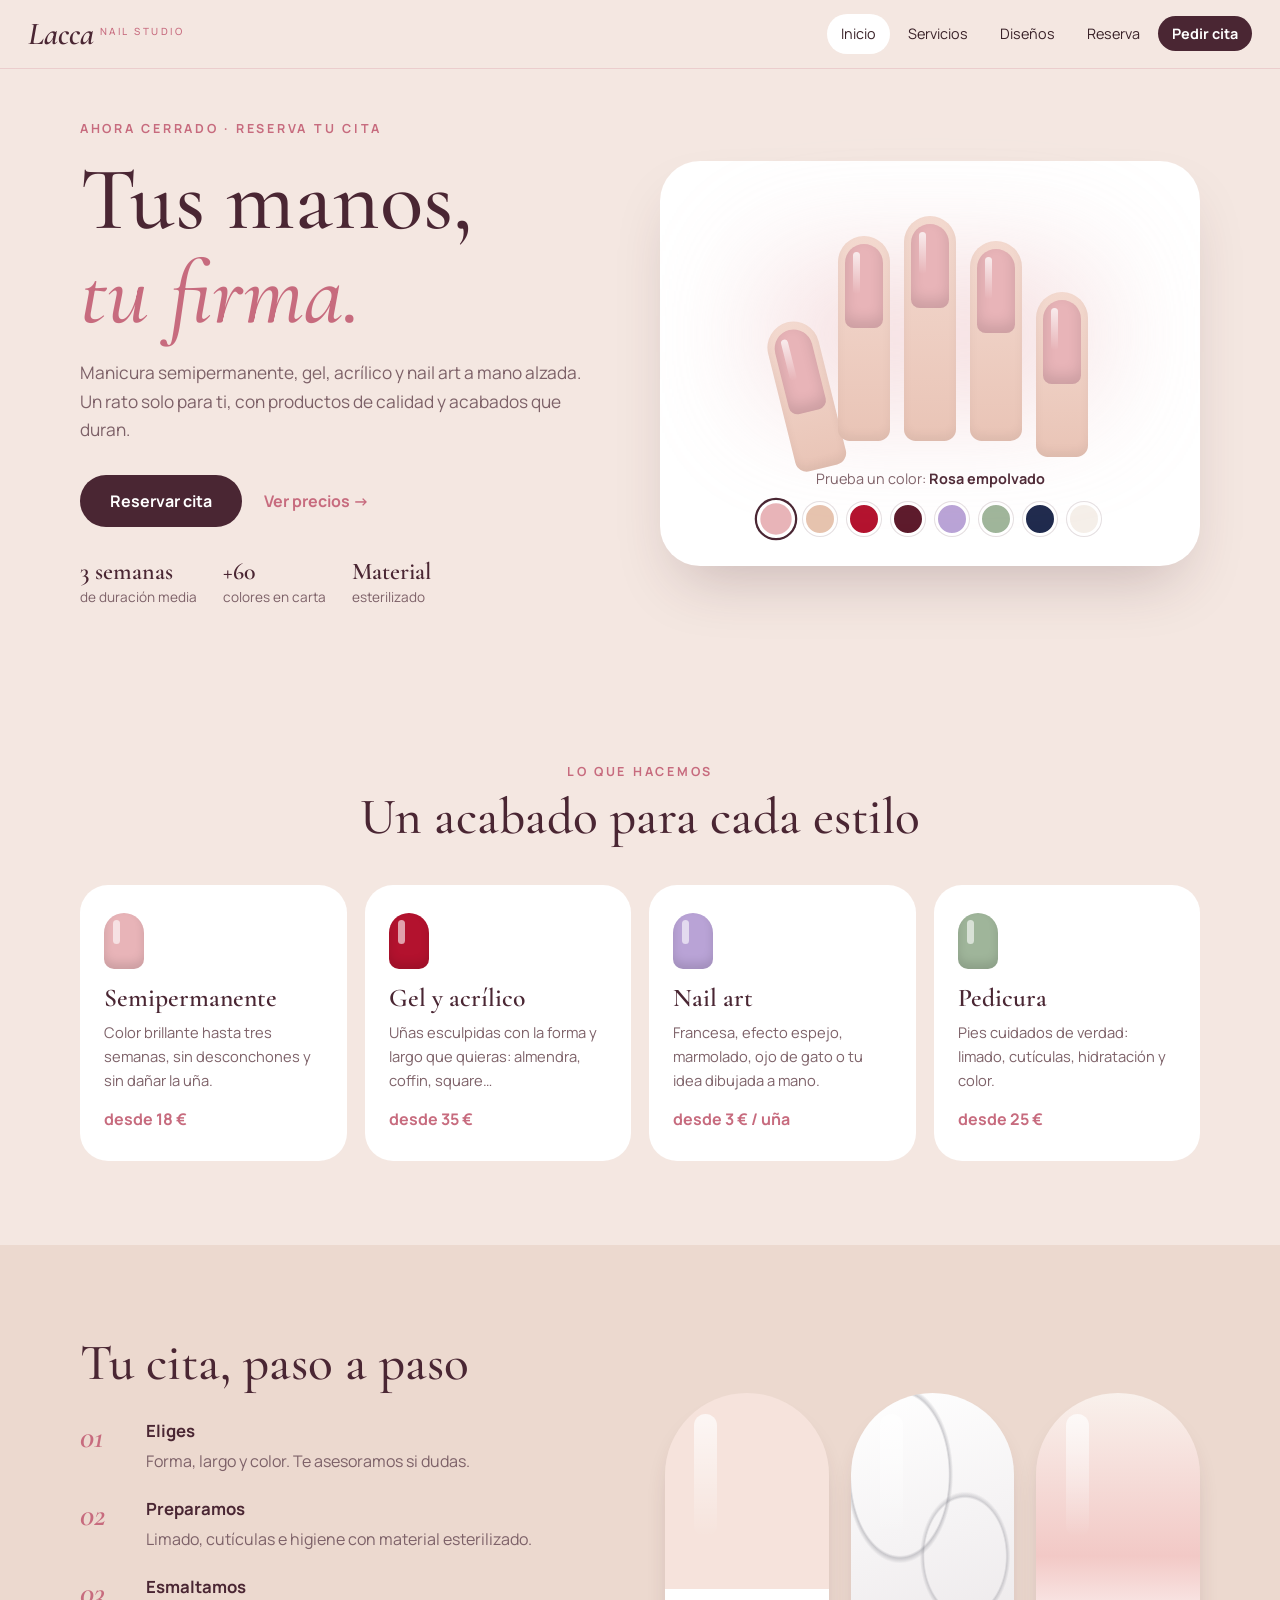
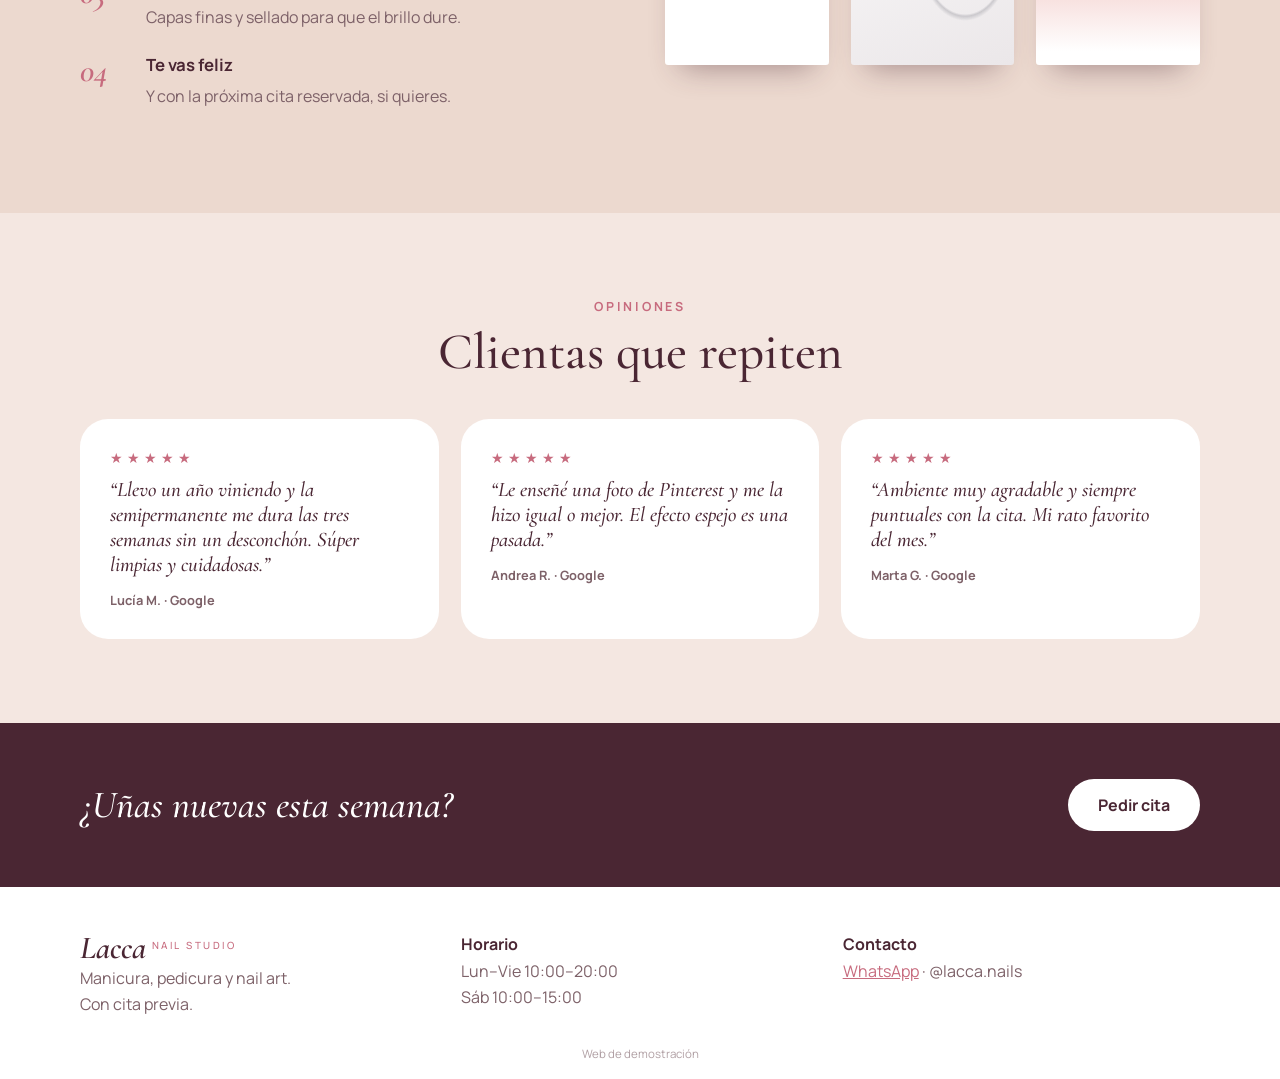
==== index.html @ 54d0ece5 "Web demo salón de uñas Lacca Nail Studio Co-Authored-By: Claude Opus 5.5 <noreply@anthropic.com> Cla" ====
<!doctype html><html lang="es"><head><meta charset="utf-8"><meta name="viewport" content="width=device-width,initial-scale=1"><title>Lacca Nail Studio · Manicura y nail art</title><meta name="description" content="Salón de uñas: semipermanente, gel, acrílico, nail art y pedicura. Con cita previa."><meta name="theme-color" content="#f4e7e1"><link rel="icon" href="favicon.svg" type="image/svg+xml">
<link rel="preconnect" href="https://fonts.googleapis.com"><link rel="preconnect" href="https://fonts.gstatic.com" crossorigin>
<link href="https://fonts.googleapis.com/css2?family=Cormorant+Garamond:ital,wght@0,500;0,600;1,500;1,600&family=Manrope:wght@400;500;700&display=swap" rel="stylesheet"><link rel="stylesheet" href="styles.css"></head><body>
<header class="top"><a class="brand" href="index.html">Lacca<sup>nail studio</sup></a>
<button class="burger" aria-label="Menú" aria-expanded="false"><span></span><span></span></button>
<nav class="menu"><a href="index.html" class=on>Inicio</a><a href="servicios.html">Servicios</a><a href="disenos.html">Diseños</a><a href="reserva.html">Reserva</a><a class="pill" href="reserva.html">Pedir cita</a></nav></header>
<main><section class="hero"><div class="wrap hg"><div>
<p class="kick" id="openstate">Nail studio · con cita previa</p>
<h1>Tus manos,<br><em>tu firma.</em></h1>
<p class="lead">Manicura semipermanente, gel, acrílico y nail art a mano alzada. Un rato solo para ti, con productos de calidad y acabados que duran.</p>
<div class="btns"><a class="pill big" href="reserva.html">Reservar cita</a><a class="link" href="servicios.html">Ver precios →</a></div>
<ul class="mini"><li><b>3 semanas</b> de duración media</li><li><b>+60</b> colores en carta</li><li><b>Material</b> esterilizado</li></ul></div>
<div class="stage"><div class="glow"></div><div class="hand "><span class="nail n0"><i></i></span><span class="nail n1"><i></i></span><span class="nail n2"><i></i></span><span class="nail n3"><i></i></span><span class="nail n4"><i></i></span></div><div class="picker"><p>Prueba un color: <b id="cname">Rosa empolvado</b></p><div class="sws"><button class="sw on" style="--c:#e8b4b8" data-c="#e8b4b8" data-n="Rosa empolvado" aria-label="Rosa empolvado"></button><button class="sw" style="--c:#e6c3ae" data-c="#e6c3ae" data-n="Nude" aria-label="Nude"></button><button class="sw" style="--c:#b3122e" data-c="#b3122e" data-n="Rojo cereza" aria-label="Rojo cereza"></button><button class="sw" style="--c:#5c1a2b" data-c="#5c1a2b" data-n="Burdeos" aria-label="Burdeos"></button><button class="sw" style="--c:#b9a3d6" data-c="#b9a3d6" data-n="Lila" aria-label="Lila"></button><button class="sw" style="--c:#9fb59a" data-c="#9fb59a" data-n="Salvia" aria-label="Salvia"></button><button class="sw" style="--c:#1f2a4d" data-c="#1f2a4d" data-n="Azul noche" aria-label="Azul noche"></button><button class="sw" style="--c:#f5efe9" data-c="#f5efe9" data-n="Leche" aria-label="Leche"></button></div></div></div></div></section>
<section class="sec"><div class="wrap"><p class="kick c">Lo que hacemos</p><h2 class="st">Un acabado para cada estilo</h2>
<div class="svc">
<a href="servicios.html#mani" class="s"><span class="dot" style="--c:#e8b4b8"></span><h3>Semipermanente</h3><p>Color brillante hasta tres semanas, sin desconchones y sin dañar la uña.</p><b>desde 18 €</b></a>
<a href="servicios.html#gel" class="s"><span class="dot" style="--c:#b3122e"></span><h3>Gel y acrílico</h3><p>Uñas esculpidas con la forma y largo que quieras: almendra, coffin, square…</p><b>desde 35 €</b></a>
<a href="disenos.html" class="s"><span class="dot" style="--c:#b9a3d6"></span><h3>Nail art</h3><p>Francesa, efecto espejo, marmolado, ojo de gato o tu idea dibujada a mano.</p><b>desde 3 € / uña</b></a>
<a href="servicios.html#pedi" class="s"><span class="dot" style="--c:#9fb59a"></span><h3>Pedicura</h3><p>Pies cuidados de verdad: limado, cutículas, hidratación y color.</p><b>desde 25 €</b></a>
</div></div></section>
<section class="sec soft"><div class="wrap split"><div class="ritual"><h2 class="st l">Tu cita, paso a paso</h2>
<ol><li><b>Eliges</b><span>Forma, largo y color. Te asesoramos si dudas.</span></li><li><b>Preparamos</b><span>Limado, cutículas e higiene con material esterilizado.</span></li><li><b>Esmaltamos</b><span>Capas finas y sellado para que el brillo dure.</span></li><li><b>Te vas feliz</b><span>Y con la próxima cita reservada, si quieres.</span></li></ol></div>
<div class="arts mini3"><div class="art a1"></div><div class="art a3"></div><div class="art a5"></div></div></div></section>
<section class="sec"><div class="wrap"><p class="kick c">Opiniones</p><h2 class="st">Clientas que repiten</h2><div class="rev">
<blockquote>“Llevo un año viniendo y la semipermanente me dura las tres semanas sin un desconchón. Súper limpias y cuidadosas.”<cite>Lucía M. · Google</cite></blockquote>
<blockquote>“Le enseñé una foto de Pinterest y me la hizo igual o mejor. El efecto espejo es una pasada.”<cite>Andrea R. · Google</cite></blockquote>
<blockquote>“Ambiente muy agradable y siempre puntuales con la cita. Mi rato favorito del mes.”<cite>Marta G. · Google</cite></blockquote></div></div></section>
<section class="band"><div class="wrap bi"><h2>¿Uñas nuevas esta semana?</h2><a class="pill big light" href="reserva.html">Pedir cita</a></div></section></main>
<footer><div class="wrap fg"><div><p class="fb">Lacca<sup>nail studio</sup></p><p>Manicura, pedicura y nail art.<br>Con cita previa.</p></div><div><b>Horario</b><p>Lun–Vie 10:00–20:00<br>Sáb 10:00–15:00</p></div><div><b>Contacto</b><p><a href="https://wa.me/34600000000" target="_blank" rel="noopener">WhatsApp</a> · @lacca.nails</p></div></div>
<p class="demo">Web de demostración</p></footer><script src="script.js"></script></body></html>
---- styles.css ----
:root{--nude:#f4e7e1;--nude2:#ecd9cf;--blush:#e8b4b8;--rose:#c76b7e;--plum:#4a2633;--ink:#3a2229;--mut:#7d6168;--polish:#e8b4b8}
*{box-sizing:border-box;margin:0}html{scroll-behavior:smooth}
body{font-family:Manrope,system-ui,sans-serif;color:var(--ink);background:var(--nude);line-height:1.65;overflow-x:hidden}
a{color:var(--rose)}h1,h2,h3,.brand,.fb{font-family:'Cormorant Garamond',Georgia,serif;font-weight:600;line-height:1.05}
em{font-style:italic;color:var(--rose)}
.wrap{width:min(1120px,100% - 40px);margin:0 auto}
.top{position:sticky;top:0;z-index:30;display:flex;justify-content:space-between;align-items:center;padding:14px 28px;background:rgba(244,231,225,.85);backdrop-filter:blur(10px);border-bottom:1px solid rgba(199,107,126,.2)}
.brand,.fb{font-size:2rem;color:var(--plum);text-decoration:none;font-style:italic}.brand sup,.fb sup{font:500 .62rem Manrope,sans-serif;letter-spacing:.25em;text-transform:uppercase;font-style:normal;color:var(--rose);margin-left:6px;vertical-align:.9em}
.menu{display:flex;align-items:center;gap:4px}.menu a{color:var(--ink);text-decoration:none;font-size:.9rem;padding:8px 14px;border-radius:99px}.menu a:hover,.menu a.on{background:#fff}
.pill{display:inline-block;background:var(--plum);color:#fff!important;text-decoration:none;border:0;border-radius:99px;padding:10px 20px;font:700 .9rem Manrope,sans-serif;cursor:pointer;position:relative;overflow:hidden;transition:transform .2s}
.pill:after{content:"";position:absolute;inset:0;background:linear-gradient(105deg,transparent 30%,rgba(255,255,255,.45) 50%,transparent 70%);transform:translateX(-120%);transition:transform .7s}.pill:hover:after{transform:translateX(120%)}.pill:hover{transform:translateY(-2px)}
.pill.big{padding:15px 30px;font-size:1rem}.pill.light{background:#fff;color:var(--plum)!important}
.burger{display:none;background:none;border:0;width:44px;height:44px;cursor:pointer}.burger span{display:block;height:2px;background:var(--plum);margin:7px 10px}
.kick{font-size:.78rem;letter-spacing:.22em;text-transform:uppercase;color:var(--rose);font-weight:700}.kick.c{text-align:center}
.hero{padding:50px 0 70px}.hg{display:grid;grid-template-columns:1fr 1fr;gap:40px;align-items:center}
.hero h1{font-size:clamp(3rem,7vw,5.6rem);color:var(--plum);margin:14px 0 18px;font-weight:500}
.lead{font-size:1.08rem;color:var(--mut);max-width:520px}
.btns{display:flex;align-items:center;gap:22px;flex-wrap:wrap;margin:30px 0}.link{font-weight:700;text-decoration:none}
.mini{list-style:none;padding:0;display:flex;gap:26px;flex-wrap:wrap;font-size:.85rem;color:var(--mut)}.mini b{display:block;font:600 1.5rem 'Cormorant Garamond',serif;color:var(--plum)}
.stage{position:relative;background:#fff;border-radius:40px;padding:50px 30px 30px;box-shadow:0 30px 60px -20px rgba(74,38,51,.25);text-align:center}
.glow{position:absolute;inset:auto 20% 40% 20%;height:140px;background:var(--polish);filter:blur(60px);opacity:.45;transition:background .5s}
.hand{position:relative;display:flex;justify-content:center;align-items:flex-end;gap:14px;height:230px}
.nail{position:relative;width:52px;border-radius:40px 40px 18px 18px;background:linear-gradient(#f3d9cf,#e9c4b6);padding:8px 7px 34px;box-shadow:inset 0 -6px 10px rgba(0,0,0,.05)}
.nail i{display:block;height:84px;border-radius:30px 30px 14px 14px;background:var(--polish);position:relative;transition:background .45s ease;box-shadow:inset 0 -8px 14px rgba(0,0,0,.12)}
.nail i:after{content:"";position:absolute;left:22%;top:10%;width:18%;height:50%;border-radius:9px;background:linear-gradient(rgba(255,255,255,.75),rgba(255,255,255,0))}
.n0{height:150px;transform:rotate(-14deg) translateY(30px)}.n1{height:205px}.n2{height:225px}.n3{height:200px}.n4{height:165px;transform:translateY(16px)}
.n0 i{transition-delay:0s}.n1 i{transition-delay:.06s}.n2 i{transition-delay:.12s}.n3 i{transition-delay:.18s}.n4 i{transition-delay:.24s}
.picker{margin-top:26px}.picker p{font-size:.9rem;color:var(--mut);margin-bottom:12px}.picker b{color:var(--plum)}
.sws{display:flex;gap:10px;justify-content:center;flex-wrap:wrap}
.sw{width:34px;height:34px;border-radius:50%;border:3px solid #fff;background:var(--c);box-shadow:0 0 0 1px rgba(74,38,51,.15);cursor:pointer;transition:transform .2s}.sw:hover{transform:scale(1.12)}.sw.on{box-shadow:0 0 0 2px var(--plum);transform:scale(1.12)}
.sec{padding:84px 0}.sec.soft{background:var(--nude2)}
.st{font-size:clamp(2.2rem,4.5vw,3.2rem);color:var(--plum);text-align:center;margin:8px 0 40px;font-weight:500}.st.l{text-align:left;margin-bottom:26px}
.svc{display:grid;grid-template-columns:repeat(4,1fr);gap:18px}
.s{background:#fff;border-radius:28px;padding:28px 24px;text-decoration:none;color:var(--ink);transition:transform .3s,box-shadow .3s;display:flex;flex-direction:column}
.s:hover{transform:translateY(-6px);box-shadow:0 20px 40px -18px rgba(74,38,51,.35)}
.dot{width:40px;height:56px;border-radius:20px 20px 10px 10px;background:var(--c);margin-bottom:16px;position:relative;box-shadow:inset 0 -6px 10px rgba(0,0,0,.12)}.dot:after{content:"";position:absolute;left:9px;top:7px;width:7px;height:24px;border-radius:5px;background:rgba(255,255,255,.6)}
.s h3{font-size:1.6rem;color:var(--plum)}.s p{color:var(--mut);font-size:.92rem;flex:1;margin:8px 0 14px}.s b{color:var(--rose)}
.split{display:grid;grid-template-columns:1fr 1fr;gap:50px;align-items:center}
.ritual ol{list-style:none;padding:0;counter-reset:r}.ritual li{counter-increment:r;display:grid;grid-template-columns:52px 1fr;gap:4px 14px;margin-bottom:20px}
.ritual li:before{content:"0" counter(r);grid-row:span 2;font:italic 600 2rem 'Cormorant Garamond',serif;color:var(--rose)}.ritual b{font-size:1.05rem;color:var(--plum)}.ritual span{color:var(--mut)}
.arts{display:grid;grid-template-columns:repeat(4,1fr);gap:22px}.arts.mini3{grid-template-columns:repeat(3,1fr)}
.arts figure{text-align:center}figcaption{margin-top:12px;font:italic 600 1.2rem 'Cormorant Garamond',serif;color:var(--plum)}
.art{aspect-ratio:3/5;border-radius:999px 999px 40px 40px;position:relative;overflow:hidden;box-shadow:0 18px 30px -16px rgba(74,38,51,.45);transition:transform .35s}.art:hover{transform:translateY(-8px) rotate(-2deg)}
.art:after{content:"";position:absolute;left:18%;top:8%;width:14%;height:45%;border-radius:20px;background:linear-gradient(rgba(255,255,255,.7),rgba(255,255,255,0))}
.a1{background:linear-gradient(#f6e3dc 72%,#fff 72%)}
.a2{background:linear-gradient(135deg,#b8b8c4,#f4f4f8 30%,#8d8d9c 50%,#ececf2 70%,#a5a5b3)}
.a3{background:radial-gradient(ellipse at 30% 30%,transparent 30%,rgba(120,120,130,.35) 31%,transparent 33%),radial-gradient(ellipse at 70% 60%,transparent 25%,rgba(120,120,130,.3) 26%,transparent 28%),linear-gradient(160deg,#fff,#ebe7e9)}
.a4{background:radial-gradient(ellipse 30% 80% at 55% 50%,#e7d27a,#7a3a10 55%,#2a0d12)}
.a5{background:linear-gradient(#f9f1ec,#f2c9c6 60%,#fff 95%)}
.a6{background:radial-gradient(circle,#4a2633 22%,transparent 24%) 0 0/24px 24px,#f2c9cf}
.a7{background:linear-gradient(165deg,#5c1a2b 62%,#d9b25f 62% 66%,#5c1a2b 66%)}
.a8{background:linear-gradient(#b9a3d6 50%,#9fb59a 50%)}
.rev{display:grid;grid-template-columns:repeat(3,1fr);gap:22px}
blockquote{background:#fff;border-radius:28px;padding:30px;font:italic 500 1.3rem 'Cormorant Garamond',serif;color:var(--plum)}blockquote:before{content:"★★★★★";display:block;font:normal .85rem Manrope;color:var(--rose);letter-spacing:4px;margin-bottom:10px}
cite{display:block;font:normal 700 .8rem Manrope,sans-serif;color:var(--mut);margin-top:14px}
.band{background:var(--plum);color:#fff;padding:56px 0}.bi{display:flex;justify-content:space-between;align-items:center;gap:20px;flex-wrap:wrap}.band h2{font-size:2.4rem;font-weight:500;font-style:italic}
.ph{padding:70px 0 40px;text-align:center}.ph h1{font-size:clamp(2.6rem,6vw,4.4rem);color:var(--plum);margin:10px 0 14px;font-weight:500}.ph .lead{margin:0 auto}
.carta{display:grid;grid-template-columns:1fr 1fr;gap:24px}.cg{background:#fff;border-radius:30px;padding:32px;scroll-margin-top:90px}.cg h2{font-size:2rem;color:var(--plum);margin-bottom:12px;font-style:italic}
.cg ul{list-style:none;padding:0}.cg li{display:flex;justify-content:space-between;gap:16px;padding:12px 0;border-bottom:1px solid var(--nude2)}.cg li:last-child{border:0}.cg small{display:block;color:var(--mut);font-size:.8rem}.cg b{color:var(--rose);white-space:nowrap}
.rg{display:grid;grid-template-columns:1.2fr .8fr;gap:26px;align-items:start}
.form,.box{background:#fff;border-radius:30px;padding:34px}.form{display:grid;grid-template-columns:1fr 1fr;gap:16px}.form label{display:flex;flex-direction:column;font-size:.85rem;font-weight:700;color:var(--plum);gap:6px}
.form input,.form select{font:inherit;font-weight:400;padding:12px 14px;border:1px solid var(--nude2);border-radius:14px;background:var(--nude)}
.form fieldset{grid-column:1/-1;border:0;padding:0}.form legend{font-size:.85rem;font-weight:700;color:var(--plum);margin-bottom:10px}.form .sws{justify-content:flex-start}.form button{grid-column:1/-1;justify-self:start}
.box h2{font-size:2rem;color:var(--plum);margin-bottom:10px}.hrs{list-style:none;padding:0}.hrs li{display:flex;justify-content:space-between;padding:9px 12px;border-radius:12px}.hrs li.today{background:var(--blush);font-weight:700}.addr{margin-top:18px}
footer{background:#fff;padding:44px 0 16px;color:var(--mut)}footer b{color:var(--plum)}.fg{display:grid;grid-template-columns:repeat(3,1fr);gap:24px}.demo{text-align:center;font-size:.72rem;opacity:.6;margin-top:26px}
.reveal{opacity:0;transform:translateY(22px);transition:opacity .8s,transform .8s}.reveal.in{opacity:1;transform:none}
@media(max-width:960px){.svc{grid-template-columns:1fr 1fr}.arts{grid-template-columns:repeat(3,1fr)}}
@media(max-width:820px){.hg,.split,.rev,.carta,.rg,.fg{grid-template-columns:1fr}.burger{display:block}.menu{position:absolute;top:100%;left:0;right:0;background:var(--nude);flex-direction:column;align-items:stretch;padding:12px 20px 20px;display:none;border-bottom:1px solid var(--nude2)}.menu.open{display:flex}.menu .pill{text-align:center;margin-top:6px}}
@media(max-width:520px){.svc,.form{grid-template-columns:1fr}.arts{grid-template-columns:1fr 1fr}.top{padding:10px 16px}.sec{padding:60px 0}.nail{width:42px}.hand{gap:8px;height:200px}.n2{height:200px}.n1{height:182px}.n3{height:178px}.stage{padding:36px 14px 24px}.arts.mini3{grid-template-columns:repeat(3,1fr);gap:10px}}
@media(prefers-reduced-motion:reduce){*{animation:none!important;transition:none!important}.reveal{opacity:1;transform:none}}
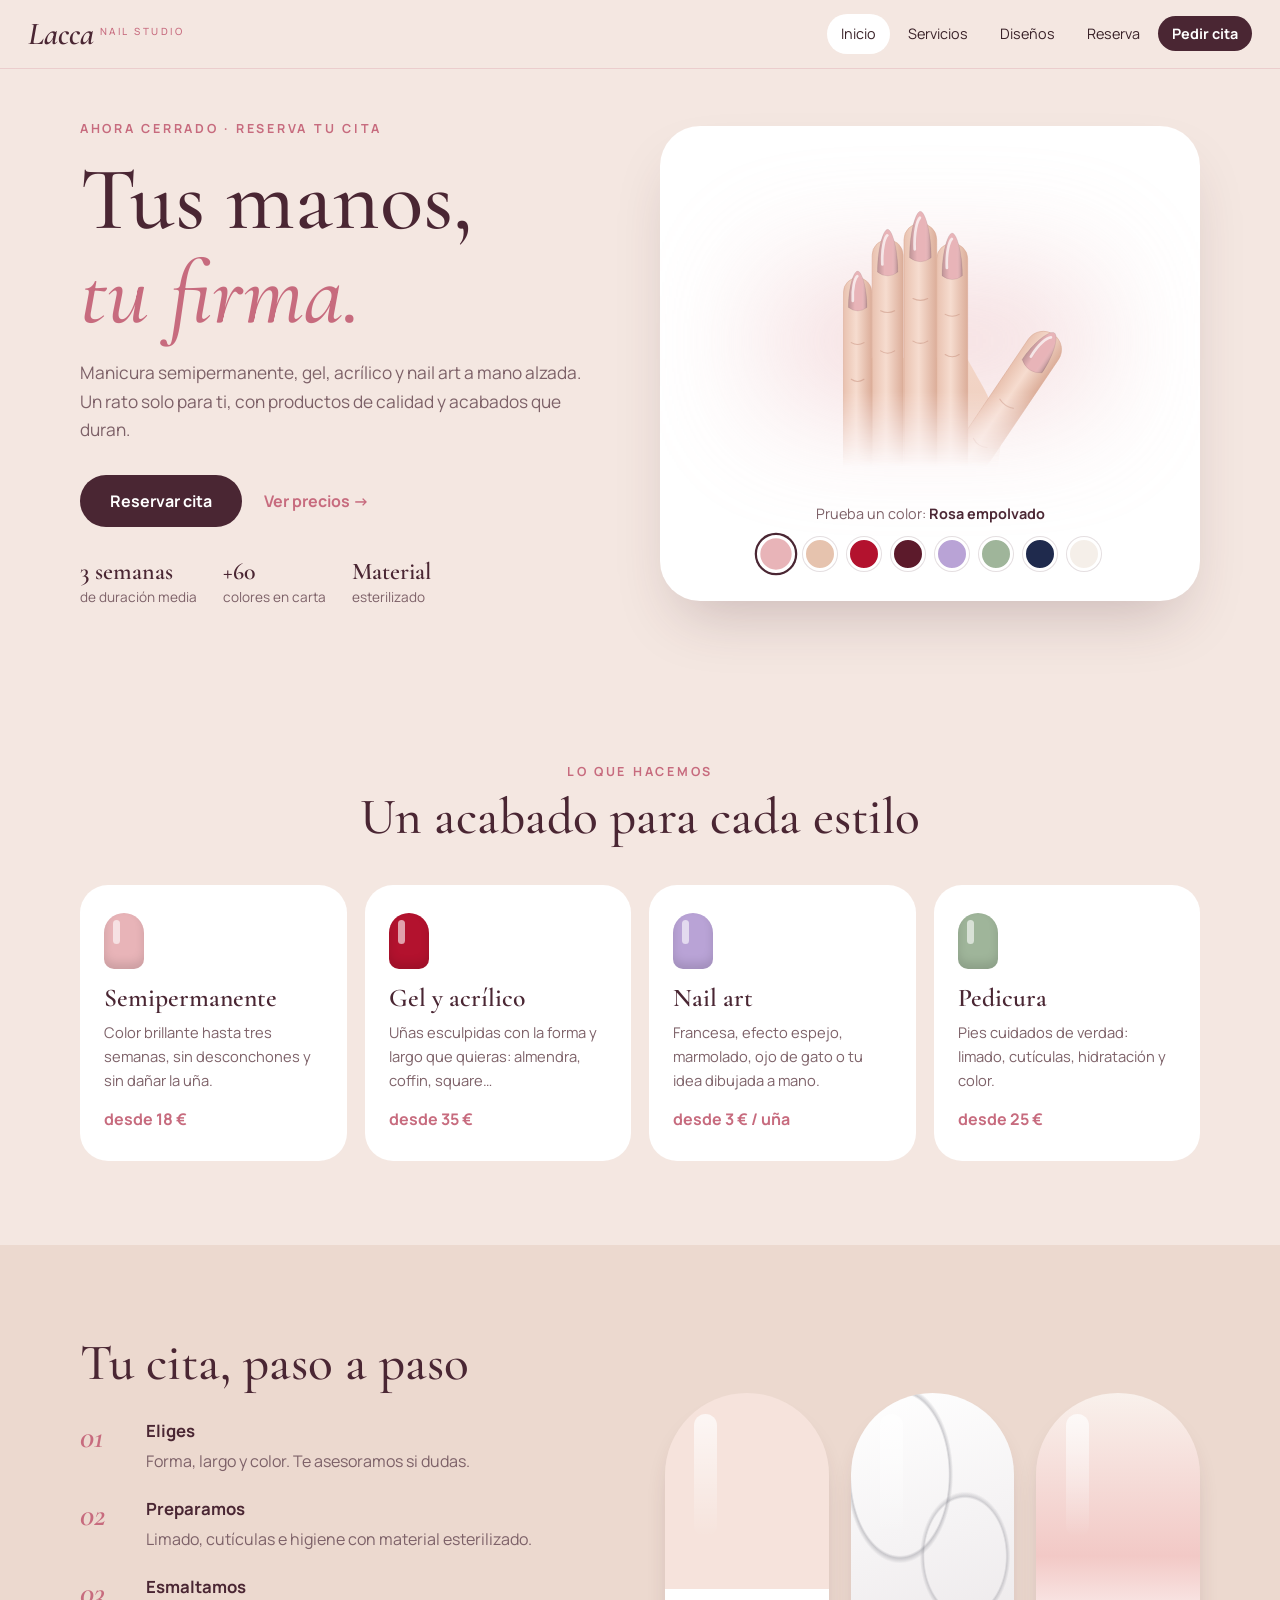
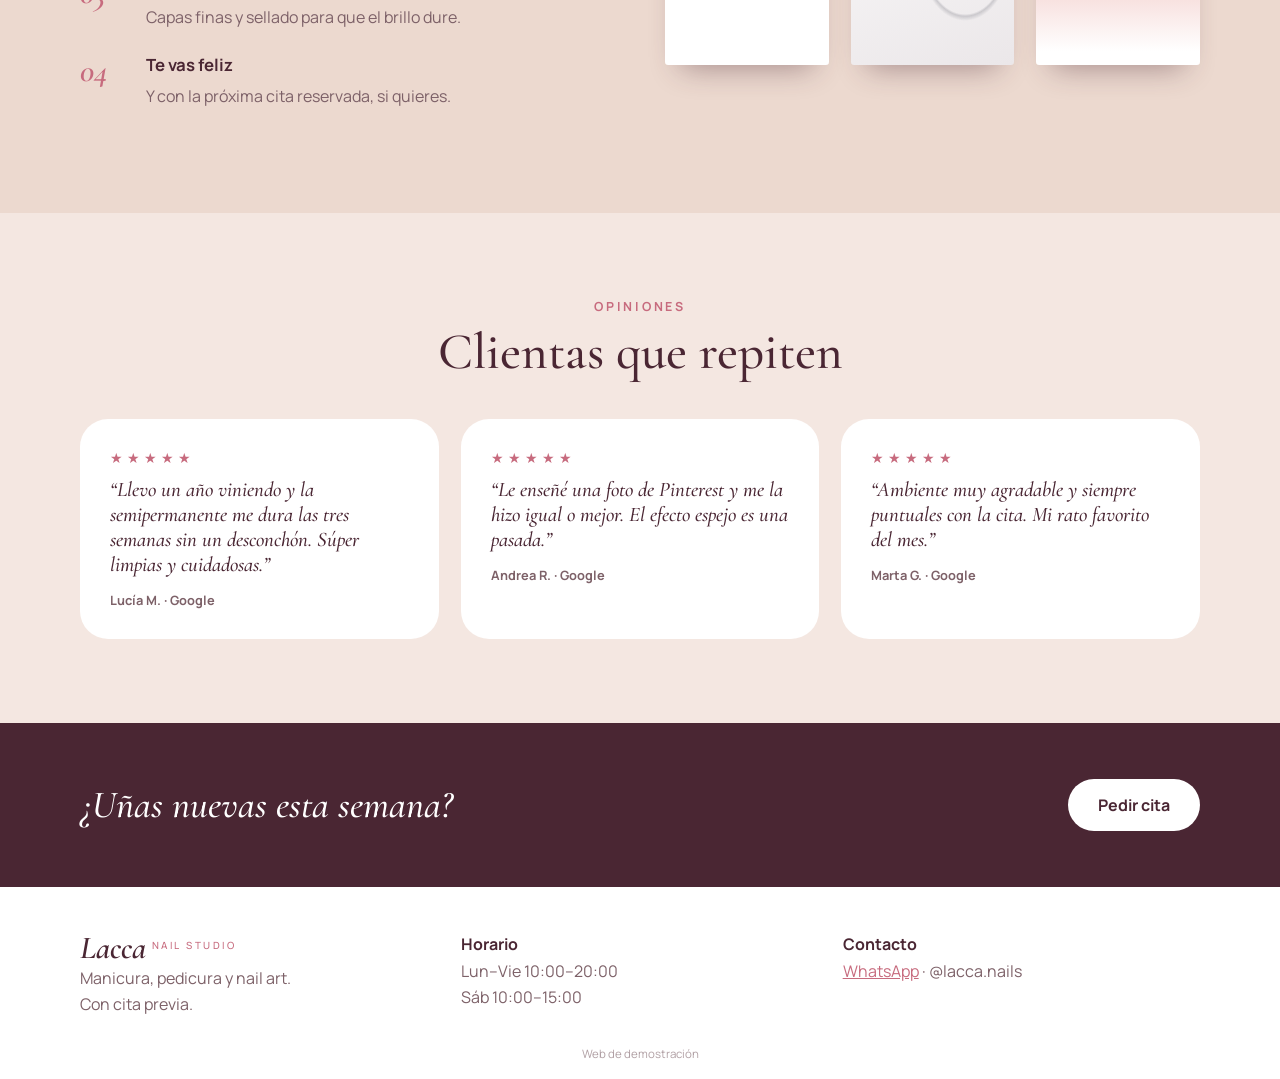
==== commit 550636d7: "Mano más realista en el probador de colores Co-Authored-By: Claude Opus 5.5 <noreply@anthropic.com> " ====
--- a/index.html
+++ b/index.html
@@ -10,7 +10,15 @@
 <p class="lead">Manicura semipermanente, gel, acrílico y nail art a mano alzada. Un rato solo para ti, con productos de calidad y acabados que duran.</p>
 <div class="btns"><a class="pill big" href="reserva.html">Reservar cita</a><a class="link" href="servicios.html">Ver precios →</a></div>
 <ul class="mini"><li><b>3 semanas</b> de duración media</li><li><b>+60</b> colores en carta</li><li><b>Material</b> esterilizado</li></ul></div>
-<div class="stage"><div class="glow"></div><div class="hand "><span class="nail n0"><i></i></span><span class="nail n1"><i></i></span><span class="nail n2"><i></i></span><span class="nail n3"><i></i></span><span class="nail n4"><i></i></span></div><div class="picker"><p>Prueba un color: <b id="cname">Rosa empolvado</b></p><div class="sws"><button class="sw on" style="--c:#e8b4b8" data-c="#e8b4b8" data-n="Rosa empolvado" aria-label="Rosa empolvado"></button><button class="sw" style="--c:#e6c3ae" data-c="#e6c3ae" data-n="Nude" aria-label="Nude"></button><button class="sw" style="--c:#b3122e" data-c="#b3122e" data-n="Rojo cereza" aria-label="Rojo cereza"></button><button class="sw" style="--c:#5c1a2b" data-c="#5c1a2b" data-n="Burdeos" aria-label="Burdeos"></button><button class="sw" style="--c:#b9a3d6" data-c="#b9a3d6" data-n="Lila" aria-label="Lila"></button><button class="sw" style="--c:#9fb59a" data-c="#9fb59a" data-n="Salvia" aria-label="Salvia"></button><button class="sw" style="--c:#1f2a4d" data-c="#1f2a4d" data-n="Azul noche" aria-label="Azul noche"></button><button class="sw" style="--c:#f5efe9" data-c="#f5efe9" data-n="Leche" aria-label="Leche"></button></div></div></div></div></section>
+<div class="stage"><div class="glow"></div><div class="hand"><svg class="handsvg" viewBox="40 0 300 330" aria-hidden="true">
+<defs><linearGradient id="sk" x1="0" x2="1"><stop offset="0" stop-color="#e9c2b0"/><stop offset=".45" stop-color="#f6dccf"/><stop offset="1" stop-color="#dcae9a"/></linearGradient>
+<linearGradient id="pm" x1="0" y1="0" x2="0" y2="1"><stop offset="0" stop-color="#f3d6c8"/><stop offset=".55" stop-color="#efcfbf"/><stop offset="1" stop-color="#efcfbf" stop-opacity="0"/></linearGradient>
+<linearGradient id="sh" x1="0" y1="0" x2="1" y2="0"><stop offset="0" stop-color="#000" stop-opacity=".18"/><stop offset=".35" stop-color="#000" stop-opacity="0"/><stop offset=".7" stop-color="#fff" stop-opacity=".0"/><stop offset="1" stop-color="#000" stop-opacity=".22"/></linearGradient><linearGradient id="fd" x1="0" y1="0" x2="0" y2="1"><stop offset=".72" stop-color="#fff"/><stop offset=".97" stop-color="#fff" stop-opacity="0"/></linearGradient><mask id="fade" maskUnits="userSpaceOnUse" x="0" y="0" width="400" height="330"><rect x="0" y="0" width="400" height="330" fill="url(#fd)"/></mask></defs>
+
+<g mask="url(#fade)"><path class="palm" d="M95,200 L230,200 C246,230 262,250 268,290 L262,340 L95,340 Z"/>
+<g transform="rotate(34 246 292)"><rect class="fg" x="226.0" y="150" width="40" height="230" rx="20.0"/><path class="cr" d="M237.0,242.0 Q246,246.0 255.0,242.0"/><path class="cr" d="M237.0,294.0 Q246,299.0 255.0,294.0"/><path class="np" style="transition-delay:280ms" d="M232.8,192.0 C232.8,167.8 240.2,148.0 246,148.0 C251.8,148.0 259.2,167.8 259.2,192.0 Q246,202.0 232.8,192.0 Z"/><path class="nsh" d="M232.8,192.0 C232.8,167.8 240.2,148.0 246,148.0 C251.8,148.0 259.2,167.8 259.2,192.0 Q246,202.0 232.8,192.0 Z"/><path class="ngl" d="M239.1,184.1 C238.1,167.8 242.0,156.8 245.5,154.2"/></g>
+<rect class="fg" x="94.5" y="112" width="31" height="248" rx="15.5"/><path class="cr" d="M103.0,183.3 Q110,187.3 117.0,183.3"/><path class="cr" d="M103.0,223.6 Q110,228.6 117.0,223.6"/><path class="np" style="transition-delay:0ms" d="M99.8,144.55 C99.8,122.6 105.5,104.6 110,104.6 C114.5,104.6 120.2,122.6 120.2,144.55 Q110,152.3 99.8,144.55 Z"/><path class="nsh" d="M99.8,144.55 C99.8,122.6 105.5,104.6 110,104.6 C114.5,104.6 120.2,122.6 120.2,144.55 Q110,152.3 99.8,144.55 Z"/><path class="ngl" d="M104.7,137.4 C103.9,122.6 106.9,112.6 109.6,110.2"/><rect class="fg" x="126.0" y="70" width="34" height="290" rx="17.0"/><path class="cr" d="M135.3,148.2 Q143,152.2 150.7,148.2"/><path class="cr" d="M135.3,192.4 Q143,197.4 150.7,192.4"/><path class="np" style="transition-delay:70ms" d="M131.8,105.7 C131.8,79.8 138.1,58.7 143,58.7 C147.9,58.7 154.2,79.8 154.2,105.7 Q143,114.2 131.8,105.7 Z"/><path class="nsh" d="M131.8,105.7 C131.8,79.8 138.1,58.7 143,58.7 C147.9,58.7 154.2,79.8 154.2,105.7 Q143,114.2 131.8,105.7 Z"/><path class="ngl" d="M137.2,97.2 C136.3,79.8 139.6,68.1 142.6,65.3"/><rect class="fg" x="161.0" y="52" width="36" height="308" rx="18.0"/><path class="cr" d="M170.9,134.8 Q179,138.8 187.1,134.8"/><path class="cr" d="M170.9,181.6 Q179,186.6 187.1,181.6"/><path class="np" style="transition-delay:140ms" d="M167.1,89.80000000000001 C167.1,61.8 173.8,38.8 179,38.8 C184.2,38.8 190.9,61.8 190.9,89.80000000000001 Q179,98.8 167.1,89.80000000000001 Z"/><path class="nsh" d="M167.1,89.80000000000001 C167.1,61.8 173.8,38.8 179,38.8 C184.2,38.8 190.9,61.8 190.9,89.80000000000001 Q179,98.8 167.1,89.80000000000001 Z"/><path class="ngl" d="M172.8,80.6 C171.9,61.8 175.4,49.0 178.5,45.9"/><rect class="fg" x="197.0" y="74" width="34" height="286" rx="17.0"/><path class="cr" d="M206.3,152.2 Q214,156.2 221.7,152.2"/><path class="cr" d="M206.3,196.4 Q214,201.4 221.7,196.4"/><path class="np" style="transition-delay:210ms" d="M202.8,109.7 C202.8,83.8 209.1,62.7 214,62.7 C218.9,62.7 225.2,83.8 225.2,109.7 Q214,118.2 202.8,109.7 Z"/><path class="nsh" d="M202.8,109.7 C202.8,83.8 209.1,62.7 214,62.7 C218.9,62.7 225.2,83.8 225.2,109.7 Q214,118.2 202.8,109.7 Z"/><path class="ngl" d="M208.2,101.2 C207.3,83.8 210.6,72.1 213.6,69.3"/></g>
+</svg></div><div class="picker"><p>Prueba un color: <b id="cname">Rosa empolvado</b></p><div class="sws"><button class="sw on" style="--c:#e8b4b8" data-c="#e8b4b8" data-n="Rosa empolvado" aria-label="Rosa empolvado"></button><button class="sw" style="--c:#e6c3ae" data-c="#e6c3ae" data-n="Nude" aria-label="Nude"></button><button class="sw" style="--c:#b3122e" data-c="#b3122e" data-n="Rojo cereza" aria-label="Rojo cereza"></button><button class="sw" style="--c:#5c1a2b" data-c="#5c1a2b" data-n="Burdeos" aria-label="Burdeos"></button><button class="sw" style="--c:#b9a3d6" data-c="#b9a3d6" data-n="Lila" aria-label="Lila"></button><button class="sw" style="--c:#9fb59a" data-c="#9fb59a" data-n="Salvia" aria-label="Salvia"></button><button class="sw" style="--c:#1f2a4d" data-c="#1f2a4d" data-n="Azul noche" aria-label="Azul noche"></button><button class="sw" style="--c:#f5efe9" data-c="#f5efe9" data-n="Leche" aria-label="Leche"></button></div></div></div></div></section>
 <section class="sec"><div class="wrap"><p class="kick c">Lo que hacemos</p><h2 class="st">Un acabado para cada estilo</h2>
 <div class="svc">
 <a href="servicios.html#mani" class="s"><span class="dot" style="--c:#e8b4b8"></span><h3>Semipermanente</h3><p>Color brillante hasta tres semanas, sin desconchones y sin dañar la uña.</p><b>desde 18 €</b></a>
--- a/styles.css
+++ b/styles.css
@@ -19,12 +19,15 @@
 .mini{list-style:none;padding:0;display:flex;gap:26px;flex-wrap:wrap;font-size:.85rem;color:var(--mut)}.mini b{display:block;font:600 1.5rem 'Cormorant Garamond',serif;color:var(--plum)}
 .stage{position:relative;background:#fff;border-radius:40px;padding:50px 30px 30px;box-shadow:0 30px 60px -20px rgba(74,38,51,.25);text-align:center}
 .glow{position:absolute;inset:auto 20% 40% 20%;height:140px;background:var(--polish);filter:blur(60px);opacity:.45;transition:background .5s}
-.hand{position:relative;display:flex;justify-content:center;align-items:flex-end;gap:14px;height:230px}
-.nail{position:relative;width:52px;border-radius:40px 40px 18px 18px;background:linear-gradient(#f3d9cf,#e9c4b6);padding:8px 7px 34px;box-shadow:inset 0 -6px 10px rgba(0,0,0,.05)}
-.nail i{display:block;height:84px;border-radius:30px 30px 14px 14px;background:var(--polish);position:relative;transition:background .45s ease;box-shadow:inset 0 -8px 14px rgba(0,0,0,.12)}
-.nail i:after{content:"";position:absolute;left:22%;top:10%;width:18%;height:50%;border-radius:9px;background:linear-gradient(rgba(255,255,255,.75),rgba(255,255,255,0))}
-.n0{height:150px;transform:rotate(-14deg) translateY(30px)}.n1{height:205px}.n2{height:225px}.n3{height:200px}.n4{height:165px;transform:translateY(16px)}
-.n0 i{transition-delay:0s}.n1 i{transition-delay:.06s}.n2 i{transition-delay:.12s}.n3 i{transition-delay:.18s}.n4 i{transition-delay:.24s}
+.hand{position:relative;height:300px;display:flex;justify-content:center;animation:float 6s ease-in-out infinite}
+@keyframes float{50%{transform:translateY(-6px) rotate(.6deg)}}
+.handsvg{height:100%;width:auto;overflow:visible}
+.fg,.palm{fill:url(#sk)}.palm{fill:url(#pm)}.fg{stroke:#d9a893;stroke-width:.6}
+.cr{fill:none;stroke:#c99482;stroke-width:1.2;stroke-linecap:round;opacity:.55}
+.np{fill:var(--polish);stroke:rgba(0,0,0,.12);stroke-width:.6;transition:fill .5s ease}
+.nsh{fill:url(#sh);pointer-events:none}
+.ngl{fill:none;stroke:#fff;stroke-width:3;stroke-linecap:round;opacity:.7}
+.hand.paint .np{animation:brush .6s ease}@keyframes brush{0%{filter:brightness(1.35) saturate(.6)}100%{filter:none}}
 .picker{margin-top:26px}.picker p{font-size:.9rem;color:var(--mut);margin-bottom:12px}.picker b{color:var(--plum)}
 .sws{display:flex;gap:10px;justify-content:center;flex-wrap:wrap}
 .sw{width:34px;height:34px;border-radius:50%;border:3px solid #fff;background:var(--c);box-shadow:0 0 0 1px rgba(74,38,51,.15);cursor:pointer;transition:transform .2s}.sw:hover{transform:scale(1.12)}.sw.on{box-shadow:0 0 0 2px var(--plum);transform:scale(1.12)}
@@ -66,5 +69,5 @@
 .reveal{opacity:0;transform:translateY(22px);transition:opacity .8s,transform .8s}.reveal.in{opacity:1;transform:none}
 @media(max-width:960px){.svc{grid-template-columns:1fr 1fr}.arts{grid-template-columns:repeat(3,1fr)}}
 @media(max-width:820px){.hg,.split,.rev,.carta,.rg,.fg{grid-template-columns:1fr}.burger{display:block}.menu{position:absolute;top:100%;left:0;right:0;background:var(--nude);flex-direction:column;align-items:stretch;padding:12px 20px 20px;display:none;border-bottom:1px solid var(--nude2)}.menu.open{display:flex}.menu .pill{text-align:center;margin-top:6px}}
-@media(max-width:520px){.svc,.form{grid-template-columns:1fr}.arts{grid-template-columns:1fr 1fr}.top{padding:10px 16px}.sec{padding:60px 0}.nail{width:42px}.hand{gap:8px;height:200px}.n2{height:200px}.n1{height:182px}.n3{height:178px}.stage{padding:36px 14px 24px}.arts.mini3{grid-template-columns:repeat(3,1fr);gap:10px}}
+@media(max-width:520px){.svc,.form{grid-template-columns:1fr}.arts{grid-template-columns:1fr 1fr}.top{padding:10px 16px}.sec{padding:60px 0}.hand{height:250px}.picker .sw{width:30px;height:30px}.picker .sws{gap:7px}.stage{padding:36px 14px 24px}.arts.mini3{grid-template-columns:repeat(3,1fr);gap:10px}}
 @media(prefers-reduced-motion:reduce){*{animation:none!important;transition:none!important}.reveal{opacity:1;transform:none}}
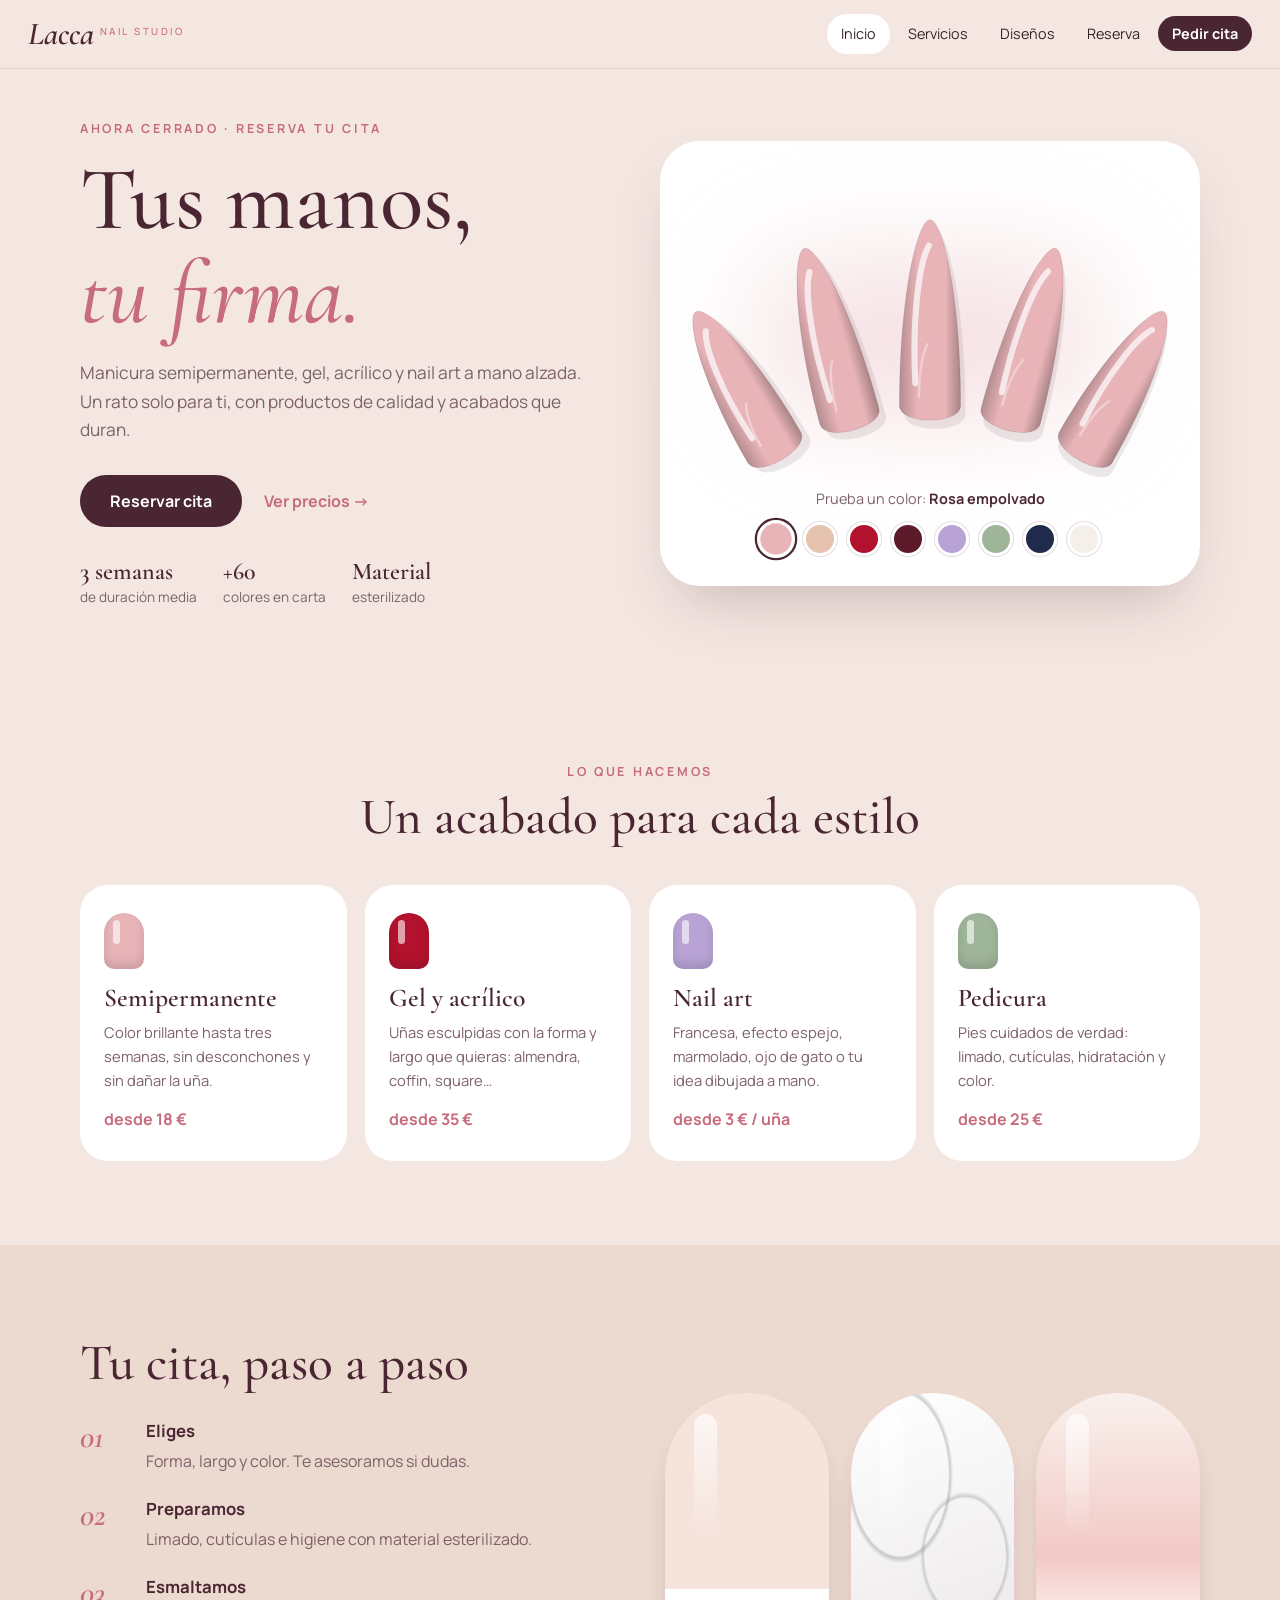
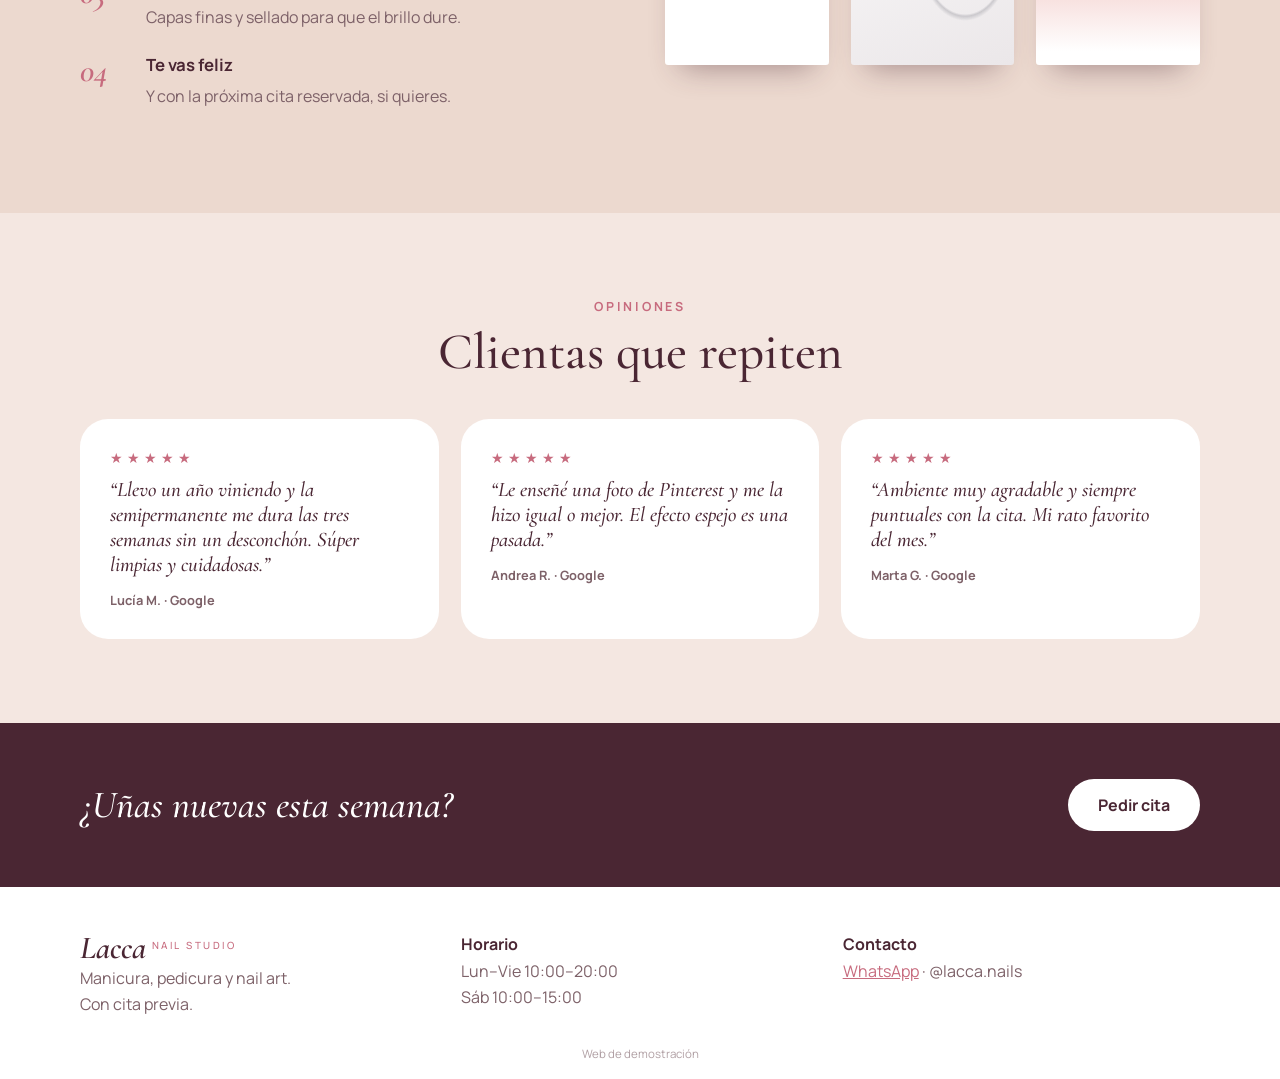
==== commit a214f0bf: "Probador de colores: abanico de uñas en vez de dedos Co-Authored-By: Claude Opus 5.5 <noreply@anthro" ====
--- a/index.html
+++ b/index.html
@@ -10,15 +10,34 @@
 <p class="lead">Manicura semipermanente, gel, acrílico y nail art a mano alzada. Un rato solo para ti, con productos de calidad y acabados que duran.</p>
 <div class="btns"><a class="pill big" href="reserva.html">Reservar cita</a><a class="link" href="servicios.html">Ver precios →</a></div>
 <ul class="mini"><li><b>3 semanas</b> de duración media</li><li><b>+60</b> colores en carta</li><li><b>Material</b> esterilizado</li></ul></div>
-<div class="stage"><div class="glow"></div><div class="hand"><svg class="handsvg" viewBox="40 0 300 330" aria-hidden="true">
-<defs><linearGradient id="sk" x1="0" x2="1"><stop offset="0" stop-color="#e9c2b0"/><stop offset=".45" stop-color="#f6dccf"/><stop offset="1" stop-color="#dcae9a"/></linearGradient>
-<linearGradient id="pm" x1="0" y1="0" x2="0" y2="1"><stop offset="0" stop-color="#f3d6c8"/><stop offset=".55" stop-color="#efcfbf"/><stop offset="1" stop-color="#efcfbf" stop-opacity="0"/></linearGradient>
-<linearGradient id="sh" x1="0" y1="0" x2="1" y2="0"><stop offset="0" stop-color="#000" stop-opacity=".18"/><stop offset=".35" stop-color="#000" stop-opacity="0"/><stop offset=".7" stop-color="#fff" stop-opacity=".0"/><stop offset="1" stop-color="#000" stop-opacity=".22"/></linearGradient><linearGradient id="fd" x1="0" y1="0" x2="0" y2="1"><stop offset=".72" stop-color="#fff"/><stop offset=".97" stop-color="#fff" stop-opacity="0"/></linearGradient><mask id="fade" maskUnits="userSpaceOnUse" x="0" y="0" width="400" height="330"><rect x="0" y="0" width="400" height="330" fill="url(#fd)"/></mask></defs>
-
-<g mask="url(#fade)"><path class="palm" d="M95,200 L230,200 C246,230 262,250 268,290 L262,340 L95,340 Z"/>
-<g transform="rotate(34 246 292)"><rect class="fg" x="226.0" y="150" width="40" height="230" rx="20.0"/><path class="cr" d="M237.0,242.0 Q246,246.0 255.0,242.0"/><path class="cr" d="M237.0,294.0 Q246,299.0 255.0,294.0"/><path class="np" style="transition-delay:280ms" d="M232.8,192.0 C232.8,167.8 240.2,148.0 246,148.0 C251.8,148.0 259.2,167.8 259.2,192.0 Q246,202.0 232.8,192.0 Z"/><path class="nsh" d="M232.8,192.0 C232.8,167.8 240.2,148.0 246,148.0 C251.8,148.0 259.2,167.8 259.2,192.0 Q246,202.0 232.8,192.0 Z"/><path class="ngl" d="M239.1,184.1 C238.1,167.8 242.0,156.8 245.5,154.2"/></g>
-<rect class="fg" x="94.5" y="112" width="31" height="248" rx="15.5"/><path class="cr" d="M103.0,183.3 Q110,187.3 117.0,183.3"/><path class="cr" d="M103.0,223.6 Q110,228.6 117.0,223.6"/><path class="np" style="transition-delay:0ms" d="M99.8,144.55 C99.8,122.6 105.5,104.6 110,104.6 C114.5,104.6 120.2,122.6 120.2,144.55 Q110,152.3 99.8,144.55 Z"/><path class="nsh" d="M99.8,144.55 C99.8,122.6 105.5,104.6 110,104.6 C114.5,104.6 120.2,122.6 120.2,144.55 Q110,152.3 99.8,144.55 Z"/><path class="ngl" d="M104.7,137.4 C103.9,122.6 106.9,112.6 109.6,110.2"/><rect class="fg" x="126.0" y="70" width="34" height="290" rx="17.0"/><path class="cr" d="M135.3,148.2 Q143,152.2 150.7,148.2"/><path class="cr" d="M135.3,192.4 Q143,197.4 150.7,192.4"/><path class="np" style="transition-delay:70ms" d="M131.8,105.7 C131.8,79.8 138.1,58.7 143,58.7 C147.9,58.7 154.2,79.8 154.2,105.7 Q143,114.2 131.8,105.7 Z"/><path class="nsh" d="M131.8,105.7 C131.8,79.8 138.1,58.7 143,58.7 C147.9,58.7 154.2,79.8 154.2,105.7 Q143,114.2 131.8,105.7 Z"/><path class="ngl" d="M137.2,97.2 C136.3,79.8 139.6,68.1 142.6,65.3"/><rect class="fg" x="161.0" y="52" width="36" height="308" rx="18.0"/><path class="cr" d="M170.9,134.8 Q179,138.8 187.1,134.8"/><path class="cr" d="M170.9,181.6 Q179,186.6 187.1,181.6"/><path class="np" style="transition-delay:140ms" d="M167.1,89.80000000000001 C167.1,61.8 173.8,38.8 179,38.8 C184.2,38.8 190.9,61.8 190.9,89.80000000000001 Q179,98.8 167.1,89.80000000000001 Z"/><path class="nsh" d="M167.1,89.80000000000001 C167.1,61.8 173.8,38.8 179,38.8 C184.2,38.8 190.9,61.8 190.9,89.80000000000001 Q179,98.8 167.1,89.80000000000001 Z"/><path class="ngl" d="M172.8,80.6 C171.9,61.8 175.4,49.0 178.5,45.9"/><rect class="fg" x="197.0" y="74" width="34" height="286" rx="17.0"/><path class="cr" d="M206.3,152.2 Q214,156.2 221.7,152.2"/><path class="cr" d="M206.3,196.4 Q214,201.4 221.7,196.4"/><path class="np" style="transition-delay:210ms" d="M202.8,109.7 C202.8,83.8 209.1,62.7 214,62.7 C218.9,62.7 225.2,83.8 225.2,109.7 Q214,118.2 202.8,109.7 Z"/><path class="nsh" d="M202.8,109.7 C202.8,83.8 209.1,62.7 214,62.7 C218.9,62.7 225.2,83.8 225.2,109.7 Q214,118.2 202.8,109.7 Z"/><path class="ngl" d="M208.2,101.2 C207.3,83.8 210.6,72.1 213.6,69.3"/></g>
-</svg></div><div class="picker"><p>Prueba un color: <b id="cname">Rosa empolvado</b></p><div class="sws"><button class="sw on" style="--c:#e8b4b8" data-c="#e8b4b8" data-n="Rosa empolvado" aria-label="Rosa empolvado"></button><button class="sw" style="--c:#e6c3ae" data-c="#e6c3ae" data-n="Nude" aria-label="Nude"></button><button class="sw" style="--c:#b3122e" data-c="#b3122e" data-n="Rojo cereza" aria-label="Rojo cereza"></button><button class="sw" style="--c:#5c1a2b" data-c="#5c1a2b" data-n="Burdeos" aria-label="Burdeos"></button><button class="sw" style="--c:#b9a3d6" data-c="#b9a3d6" data-n="Lila" aria-label="Lila"></button><button class="sw" style="--c:#9fb59a" data-c="#9fb59a" data-n="Salvia" aria-label="Salvia"></button><button class="sw" style="--c:#1f2a4d" data-c="#1f2a4d" data-n="Azul noche" aria-label="Azul noche"></button><button class="sw" style="--c:#f5efe9" data-c="#f5efe9" data-n="Leche" aria-label="Leche"></button></div></div></div></div></section>
+<div class="stage"><div class="glow"></div><div class="hand"><svg class="handsvg" viewBox="-20 40 360 220" aria-hidden="true"><defs>
+<linearGradient id="sh" x1="0" y1="0" x2="1" y2="0"><stop offset="0" stop-color="#000" stop-opacity=".22"/><stop offset=".3" stop-color="#000" stop-opacity="0"/><stop offset=".75" stop-color="#000" stop-opacity="0"/><stop offset="1" stop-color="#000" stop-opacity=".28"/></linearGradient></defs>
+<g transform="rotate(-30 160 470) translate(160 215)">
+<path d="M-25.0,0 C-25.0,-76.8 -10.0,-128 0,-128 C10.0,-128 25.0,-76.8 25.0,0 C25.0,16.0 -25.0,16.0 -25.0,0 Z" fill="#4a2633" opacity=".10" transform="translate(4 7)"/>
+<path class="np" style="transition-delay:120ms" d="M-25.0,0 C-25.0,-76.8 -10.0,-128 0,-128 C10.0,-128 25.0,-76.8 25.0,0 C25.0,16.0 -25.0,16.0 -25.0,0 Z"/>
+<path class="nsh" d="M-25.0,0 C-25.0,-76.8 -10.0,-128 0,-128 C10.0,-128 25.0,-76.8 25.0,0 C25.0,16.0 -25.0,16.0 -25.0,0 Z"/>
+<path class="ngl" d="M-12.0,-15.36 C-15.0,-64.0 -8.0,-99.84 -1.0,-110.08"/>
+<path d="M-9.0,-6.4 C-9.0,-25.6 -5.0,-38.4 -2.0,-42.24" fill="none" stroke="#fff" stroke-width="2" stroke-linecap="round" opacity=".35"/></g><g transform="rotate(-15 160 470) translate(160 215)">
+<path d="M-25.0,0 C-25.0,-85.2 -10.0,-142 0,-142 C10.0,-142 25.0,-85.2 25.0,0 C25.0,16.0 -25.0,16.0 -25.0,0 Z" fill="#4a2633" opacity=".10" transform="translate(4 7)"/>
+<path class="np" style="transition-delay:60ms" d="M-25.0,0 C-25.0,-85.2 -10.0,-142 0,-142 C10.0,-142 25.0,-85.2 25.0,0 C25.0,16.0 -25.0,16.0 -25.0,0 Z"/>
+<path class="nsh" d="M-25.0,0 C-25.0,-85.2 -10.0,-142 0,-142 C10.0,-142 25.0,-85.2 25.0,0 C25.0,16.0 -25.0,16.0 -25.0,0 Z"/>
+<path class="ngl" d="M-12.0,-17.04 C-15.0,-71.0 -8.0,-110.76 -1.0,-122.12"/>
+<path d="M-9.0,-7.1000000000000005 C-9.0,-28.400000000000002 -5.0,-42.6 -2.0,-46.86" fill="none" stroke="#fff" stroke-width="2" stroke-linecap="round" opacity=".35"/></g><g transform="rotate(0 160 470) translate(160 215)">
+<path d="M-25.0,0 C-25.0,-91.2 -10.0,-152 0,-152 C10.0,-152 25.0,-91.2 25.0,0 C25.0,16.0 -25.0,16.0 -25.0,0 Z" fill="#4a2633" opacity=".10" transform="translate(4 7)"/>
+<path class="np" style="transition-delay:0ms" d="M-25.0,0 C-25.0,-91.2 -10.0,-152 0,-152 C10.0,-152 25.0,-91.2 25.0,0 C25.0,16.0 -25.0,16.0 -25.0,0 Z"/>
+<path class="nsh" d="M-25.0,0 C-25.0,-91.2 -10.0,-152 0,-152 C10.0,-152 25.0,-91.2 25.0,0 C25.0,16.0 -25.0,16.0 -25.0,0 Z"/>
+<path class="ngl" d="M-12.0,-18.24 C-15.0,-76.0 -8.0,-118.56 -1.0,-130.72"/>
+<path d="M-9.0,-7.6000000000000005 C-9.0,-30.400000000000002 -5.0,-45.6 -2.0,-50.160000000000004" fill="none" stroke="#fff" stroke-width="2" stroke-linecap="round" opacity=".35"/></g><g transform="rotate(15 160 470) translate(160 215)">
+<path d="M-25.0,0 C-25.0,-85.2 -10.0,-142 0,-142 C10.0,-142 25.0,-85.2 25.0,0 C25.0,16.0 -25.0,16.0 -25.0,0 Z" fill="#4a2633" opacity=".10" transform="translate(4 7)"/>
+<path class="np" style="transition-delay:60ms" d="M-25.0,0 C-25.0,-85.2 -10.0,-142 0,-142 C10.0,-142 25.0,-85.2 25.0,0 C25.0,16.0 -25.0,16.0 -25.0,0 Z"/>
+<path class="nsh" d="M-25.0,0 C-25.0,-85.2 -10.0,-142 0,-142 C10.0,-142 25.0,-85.2 25.0,0 C25.0,16.0 -25.0,16.0 -25.0,0 Z"/>
+<path class="ngl" d="M-12.0,-17.04 C-15.0,-71.0 -8.0,-110.76 -1.0,-122.12"/>
+<path d="M-9.0,-7.1000000000000005 C-9.0,-28.400000000000002 -5.0,-42.6 -2.0,-46.86" fill="none" stroke="#fff" stroke-width="2" stroke-linecap="round" opacity=".35"/></g><g transform="rotate(30 160 470) translate(160 215)">
+<path d="M-25.0,0 C-25.0,-76.8 -10.0,-128 0,-128 C10.0,-128 25.0,-76.8 25.0,0 C25.0,16.0 -25.0,16.0 -25.0,0 Z" fill="#4a2633" opacity=".10" transform="translate(4 7)"/>
+<path class="np" style="transition-delay:120ms" d="M-25.0,0 C-25.0,-76.8 -10.0,-128 0,-128 C10.0,-128 25.0,-76.8 25.0,0 C25.0,16.0 -25.0,16.0 -25.0,0 Z"/>
+<path class="nsh" d="M-25.0,0 C-25.0,-76.8 -10.0,-128 0,-128 C10.0,-128 25.0,-76.8 25.0,0 C25.0,16.0 -25.0,16.0 -25.0,0 Z"/>
+<path class="ngl" d="M-12.0,-15.36 C-15.0,-64.0 -8.0,-99.84 -1.0,-110.08"/>
+<path d="M-9.0,-6.4 C-9.0,-25.6 -5.0,-38.4 -2.0,-42.24" fill="none" stroke="#fff" stroke-width="2" stroke-linecap="round" opacity=".35"/></g></svg></div><div class="picker"><p>Prueba un color: <b id="cname">Rosa empolvado</b></p><div class="sws"><button class="sw on" style="--c:#e8b4b8" data-c="#e8b4b8" data-n="Rosa empolvado" aria-label="Rosa empolvado"></button><button class="sw" style="--c:#e6c3ae" data-c="#e6c3ae" data-n="Nude" aria-label="Nude"></button><button class="sw" style="--c:#b3122e" data-c="#b3122e" data-n="Rojo cereza" aria-label="Rojo cereza"></button><button class="sw" style="--c:#5c1a2b" data-c="#5c1a2b" data-n="Burdeos" aria-label="Burdeos"></button><button class="sw" style="--c:#b9a3d6" data-c="#b9a3d6" data-n="Lila" aria-label="Lila"></button><button class="sw" style="--c:#9fb59a" data-c="#9fb59a" data-n="Salvia" aria-label="Salvia"></button><button class="sw" style="--c:#1f2a4d" data-c="#1f2a4d" data-n="Azul noche" aria-label="Azul noche"></button><button class="sw" style="--c:#f5efe9" data-c="#f5efe9" data-n="Leche" aria-label="Leche"></button></div></div></div></div></section>
 <section class="sec"><div class="wrap"><p class="kick c">Lo que hacemos</p><h2 class="st">Un acabado para cada estilo</h2>
 <div class="svc">
 <a href="servicios.html#mani" class="s"><span class="dot" style="--c:#e8b4b8"></span><h3>Semipermanente</h3><p>Color brillante hasta tres semanas, sin desconchones y sin dañar la uña.</p><b>desde 18 €</b></a>
--- a/styles.css
+++ b/styles.css
@@ -19,14 +19,14 @@
 .mini{list-style:none;padding:0;display:flex;gap:26px;flex-wrap:wrap;font-size:.85rem;color:var(--mut)}.mini b{display:block;font:600 1.5rem 'Cormorant Garamond',serif;color:var(--plum)}
 .stage{position:relative;background:#fff;border-radius:40px;padding:50px 30px 30px;box-shadow:0 30px 60px -20px rgba(74,38,51,.25);text-align:center}
 .glow{position:absolute;inset:auto 20% 40% 20%;height:140px;background:var(--polish);filter:blur(60px);opacity:.45;transition:background .5s}
-.hand{position:relative;height:300px;display:flex;justify-content:center;animation:float 6s ease-in-out infinite}
+.hand{position:relative;height:270px;display:flex;justify-content:center;animation:float 6s ease-in-out infinite}
 @keyframes float{50%{transform:translateY(-6px) rotate(.6deg)}}
-.handsvg{height:100%;width:auto;overflow:visible}
+.handsvg{height:100%;width:100%;max-width:440px;overflow:visible}
 .fg,.palm{fill:url(#sk)}.palm{fill:url(#pm)}.fg{stroke:#d9a893;stroke-width:.6}
 .cr{fill:none;stroke:#c99482;stroke-width:1.2;stroke-linecap:round;opacity:.55}
 .np{fill:var(--polish);stroke:rgba(0,0,0,.12);stroke-width:.6;transition:fill .5s ease}
 .nsh{fill:url(#sh);pointer-events:none}
-.ngl{fill:none;stroke:#fff;stroke-width:3;stroke-linecap:round;opacity:.7}
+.ngl{fill:none;stroke:#fff;stroke-width:5;stroke-linecap:round;opacity:.7}
 .hand.paint .np{animation:brush .6s ease}@keyframes brush{0%{filter:brightness(1.35) saturate(.6)}100%{filter:none}}
 .picker{margin-top:26px}.picker p{font-size:.9rem;color:var(--mut);margin-bottom:12px}.picker b{color:var(--plum)}
 .sws{display:flex;gap:10px;justify-content:center;flex-wrap:wrap}
@@ -69,5 +69,5 @@
 .reveal{opacity:0;transform:translateY(22px);transition:opacity .8s,transform .8s}.reveal.in{opacity:1;transform:none}
 @media(max-width:960px){.svc{grid-template-columns:1fr 1fr}.arts{grid-template-columns:repeat(3,1fr)}}
 @media(max-width:820px){.hg,.split,.rev,.carta,.rg,.fg{grid-template-columns:1fr}.burger{display:block}.menu{position:absolute;top:100%;left:0;right:0;background:var(--nude);flex-direction:column;align-items:stretch;padding:12px 20px 20px;display:none;border-bottom:1px solid var(--nude2)}.menu.open{display:flex}.menu .pill{text-align:center;margin-top:6px}}
-@media(max-width:520px){.svc,.form{grid-template-columns:1fr}.arts{grid-template-columns:1fr 1fr}.top{padding:10px 16px}.sec{padding:60px 0}.hand{height:250px}.picker .sw{width:30px;height:30px}.picker .sws{gap:7px}.stage{padding:36px 14px 24px}.arts.mini3{grid-template-columns:repeat(3,1fr);gap:10px}}
+@media(max-width:520px){.svc,.form{grid-template-columns:1fr}.arts{grid-template-columns:1fr 1fr}.top{padding:10px 16px}.sec{padding:60px 0}.hand{height:200px}.handsvg{max-width:90%}.picker .sw{width:30px;height:30px}.picker .sws{gap:7px}.stage{padding:36px 14px 24px}.arts.mini3{grid-template-columns:repeat(3,1fr);gap:10px}}
 @media(prefers-reduced-motion:reduce){*{animation:none!important;transition:none!important}.reveal{opacity:1;transform:none}}
